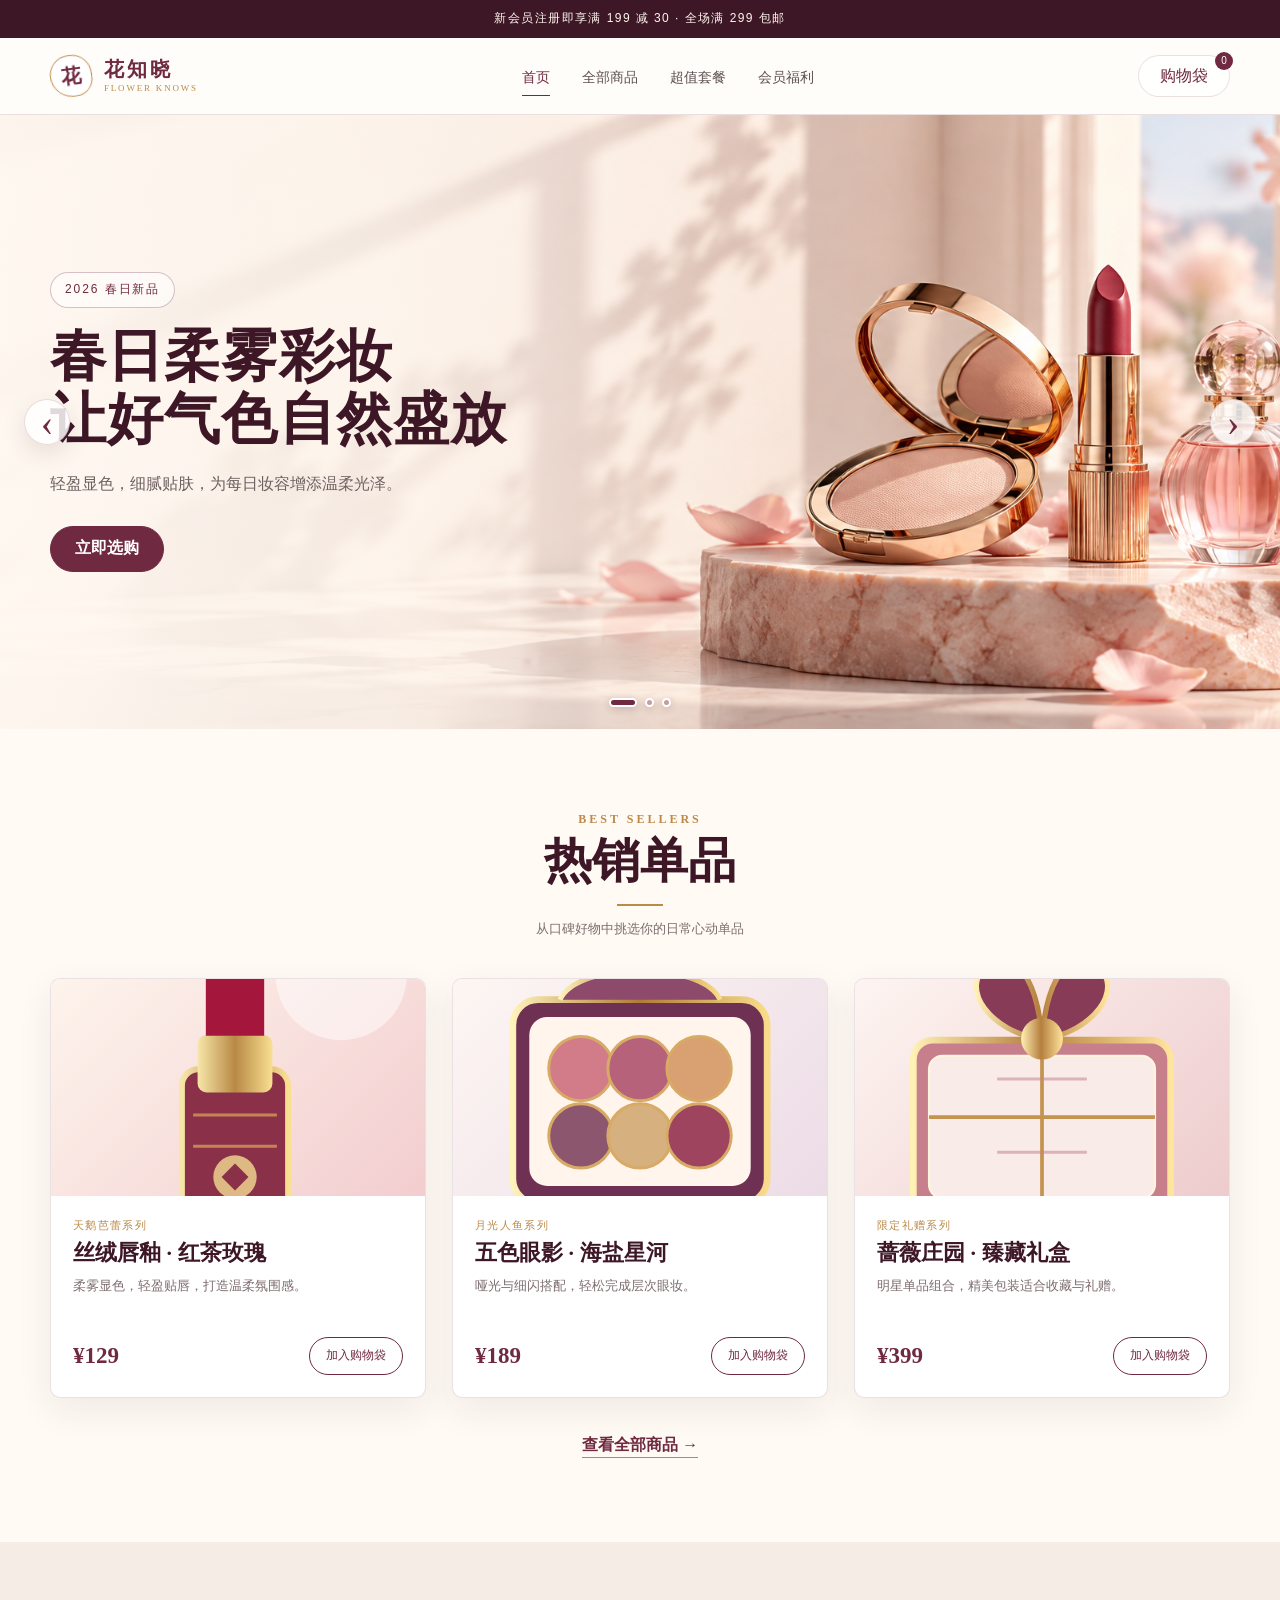
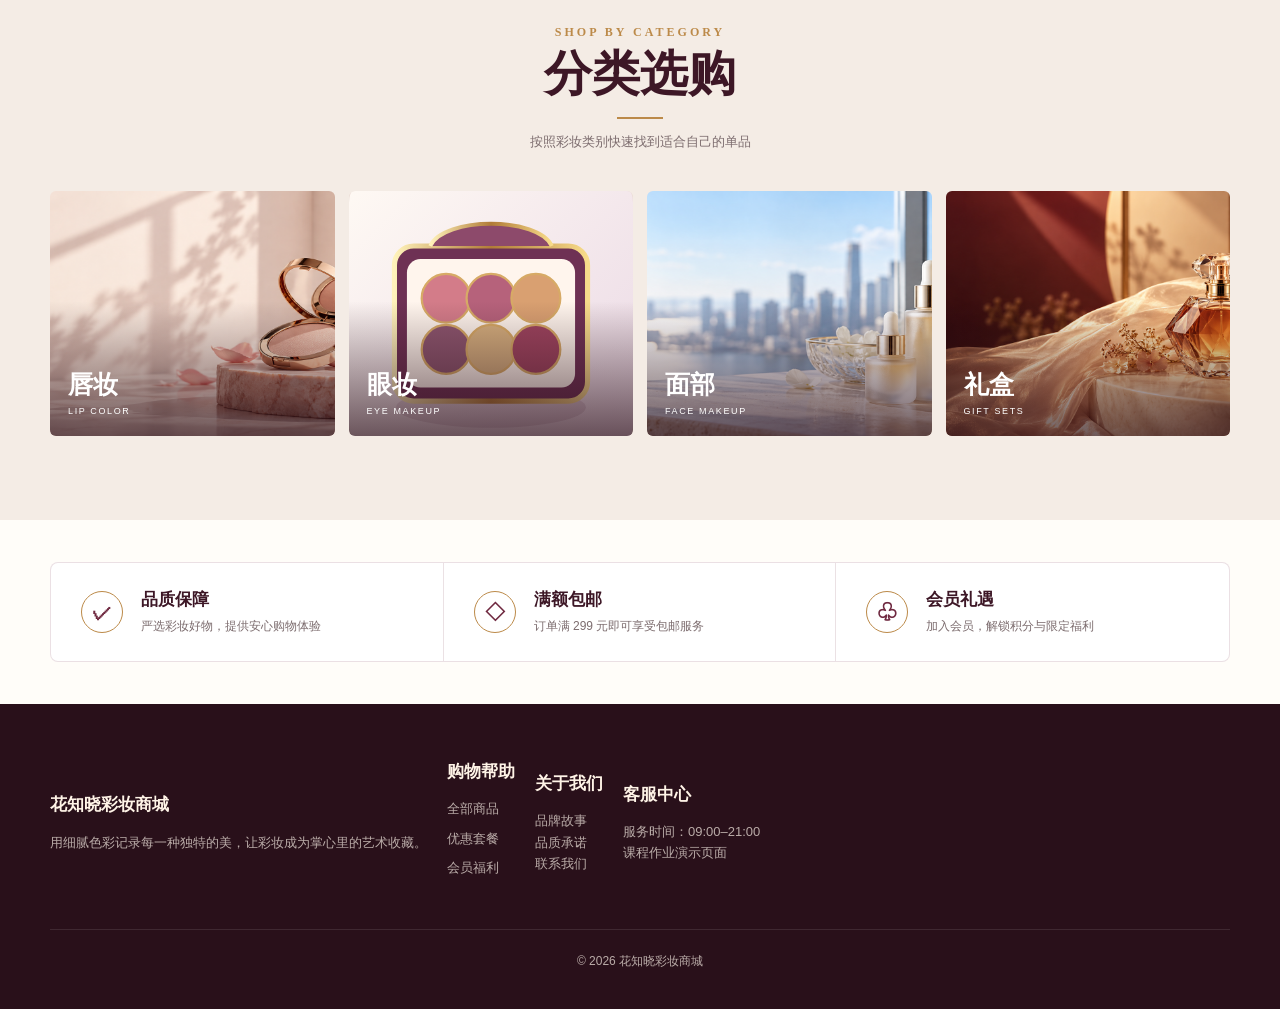
==== index.html @ f34ded9c "Add files via upload" ====
<!doctype html>
<html lang="zh-CN">
  <head>
    <!-- 页面基础设置：字符编码和移动端自适应 -->
    <meta charset="UTF-8" />
    <meta name="viewport" content="width=device-width, initial-scale=1.0" />
    <!-- 页面简介：方便浏览器和搜索引擎了解网站内容 -->
    <meta name="description" content="花知晓彩妆商城课程作业展示页" />
    <title>花知晓彩妆商城｜首页</title>
    <!-- 引入全站公共样式文件 -->
    <link rel="stylesheet" href="css/style.css" />
  </head>

  <body class="home-store" data-page="home">
    <!-- 顶部公告条：用于显示商城活动信息 -->
    <div class="announcement">新会员注册即享满 199 减 30 · 全场满 299 包邮</div>

    <!-- 顶部导航：四个页面均使用相对路径，可直接双击运行 -->
    <header class="site-header">
      <div class="nav-shell">
        <!-- 左侧品牌标志：点击返回首页 -->
        <a class="brand" href="index.html" aria-label="返回首页">
          <span class="brand-mark">花</span>
          <span class="brand-copy">
            <strong>花知晓</strong>
            <small>FLOWER KNOWS</small>
          </span>
        </a>

        <!-- 移动端菜单开关：由 JavaScript 控制展开和收起 -->
        <button
          class="menu-toggle"
          type="button"
          aria-label="展开导航"
          aria-expanded="false"
        >
          ☰
        </button>

        <!-- 中间主导航：active 表示当前所在页面 -->
        <nav class="main-nav" aria-label="主要导航">
          <a class="active" href="index.html">首页</a>
          <a href="products.html">全部商品</a>
          <a href="packages.html">超值套餐</a>
          <a href="member.html">会员福利</a>
        </nav>

        <!-- 购物袋按钮：数量由 JavaScript 和本地存储同步 -->
        <button class="cart-button" type="button" data-cart-open>
          购物袋 <span class="cart-count" data-cart-count>0</span>
        </button>
      </div>
    </header>

    <!-- 页面主体内容开始 -->
    <main>
      <!-- 商城轮播图：支持自动播放、左右按钮和圆点切换 -->
      <section class="store-carousel" data-carousel aria-label="首页活动轮播图">
        <!-- 轮播内容容器 -->
        <div class="carousel-track">
          <!-- 第 1 张：春日彩妆系列 -->
          <article class="commerce-slide active" data-carousel-slide>
            <!-- 轮播背景图片：使用本地生成的商品摄影图 -->
            <img src="images/banner-rose.png" alt="春日彩妆新品组合" />
            <!-- 渐变遮罩：保证左侧文字在图片上清晰可读 -->
            <div class="carousel-shade"></div>
            <!-- 轮播文字内容 -->
            <div class="carousel-copy container">
              <p class="carousel-kicker">2026 春日新品</p>
              <h1>春日柔雾彩妆<br />让好气色自然盛放</h1>
              <p>轻盈显色，细腻贴肤，为每日妆容增添温柔光泽。</p>
              <a class="btn" href="products.html">立即选购</a>
            </div>
          </article>

          <!-- 第 2 张：清透护肤系列 -->
          <article class="commerce-slide" data-carousel-slide>
            <img src="images/banner-skincare.png" alt="清透护肤产品组合" />
            <div class="carousel-shade"></div>
            <div class="carousel-copy container">
              <p class="carousel-kicker">城市轻护系列</p>
              <h2>轻透水感防护<br />开启清爽好状态</h2>
              <p>清爽肤感与细腻光泽，让通勤妆容更加轻松自然。</p>
              <a class="btn" href="products.html?category=face">查看面部好物</a>
            </div>
          </article>

          <!-- 第 3 张：节日礼赠系列，深色背景使用浅色文字 -->
          <article class="commerce-slide dark-copy" data-carousel-slide>
            <img src="images/banner-gift.png" alt="香水与彩妆节日礼盒" />
            <div class="carousel-shade"></div>
            <div class="carousel-copy container">
              <p class="carousel-kicker">限定礼赠系列</p>
              <h2>珍藏浪漫心意<br />为重要的人认真挑选</h2>
              <p>限定彩妆与精美礼盒组合，让每一次打开都充满仪式感。</p>
              <a class="btn btn-light" href="packages.html">探索限定礼盒</a>
            </div>
          </article>
        </div>

        <!-- 轮播上一张按钮 -->
        <button
          class="carousel-arrow carousel-prev"
          type="button"
          data-carousel-prev
          aria-label="上一张轮播图"
        >
          ‹
        </button>
        <!-- 轮播下一张按钮 -->
        <button
          class="carousel-arrow carousel-next"
          type="button"
          data-carousel-next
          aria-label="下一张轮播图"
        >
          ›
        </button>

        <!-- 轮播圆点：data-carousel-dot 对应每张轮播图序号 -->
        <div class="carousel-pagination" aria-label="选择轮播图">
          <button
            class="active"
            type="button"
            data-carousel-dot="0"
            aria-label="第 1 张"
          ></button>
          <button
            type="button"
            data-carousel-dot="1"
            aria-label="第 2 张"
          ></button>
          <button
            type="button"
            data-carousel-dot="2"
            aria-label="第 3 张"
          ></button>
        </div>
      </section>

      <!-- 热销单品区域 -->
      <section class="store-section hot-section">
        <div class="container">
          <!-- 区域标题和说明 -->
          <div class="store-heading reveal">
            <p class="eyebrow">BEST SELLERS</p>
            <h2>热销单品</h2>
            <span></span>
            <p>从口碑好物中挑选你的日常心动单品</p>
          </div>

          <!-- 三列热销商品卡片 -->
          <div class="store-product-grid">
            <!-- 热销商品 1：丝绒唇釉 -->
            <article
              class="store-product-card reveal"
              data-item
              data-modal-title="天鹅芭蕾丝绒唇釉"
              data-modal-price="¥129"
              data-modal-image="images/lipstick.svg"
              data-modal-text="轻盈柔雾质地，呈现温柔又有层次的玫瑰茶色。"
              data-modal-list="柔雾哑光妆效|轻盈贴唇配方|精致芭蕾浮雕外壳"
            >
              <!-- 点击商品图片可以打开详情弹窗 -->
              <button class="store-product-image" type="button" data-modal-open>
                <img src="images/lipstick.svg" alt="天鹅芭蕾丝绒唇釉" />
              </button>
              <!-- 商品名称、简介、价格和加入购物袋按钮 -->
              <div class="store-product-info">
                <p>天鹅芭蕾系列</p>
                <h3>丝绒唇釉 · 红茶玫瑰</h3>
                <small>柔雾显色，轻盈贴唇，打造温柔氛围感。</small>
                <div>
                  <strong>¥129</strong
                  ><button type="button" data-add-cart data-name="丝绒唇釉">
                    加入购物袋
                  </button>
                </div>
              </div>
            </article>

            <!-- 热销商品 2：五色眼影 -->
            <article
              class="store-product-card reveal"
              data-item
              data-modal-title="月光人鱼五色眼影"
              data-modal-price="¥189"
              data-modal-image="images/palette.svg"
              data-modal-text="细闪、珠光与哑光组合，一盘完成通勤与约会眼妆。"
              data-modal-list="五种实用配色|细腻易晕染|贝壳珠宝盒设计"
            >
              <button class="store-product-image" type="button" data-modal-open>
                <img src="images/palette.svg" alt="月光人鱼五色眼影" />
              </button>
              <div class="store-product-info">
                <p>月光人鱼系列</p>
                <h3>五色眼影 · 海盐星河</h3>
                <small>哑光与细闪搭配，轻松完成层次眼妆。</small>
                <div>
                  <strong>¥189</strong
                  ><button type="button" data-add-cart data-name="五色眼影">
                    加入购物袋
                  </button>
                </div>
              </div>
            </article>

            <!-- 热销商品 3：限定礼盒 -->
            <article
              class="store-product-card reveal"
              data-item
              data-modal-title="蔷薇庄园限定礼盒"
              data-modal-price="¥399"
              data-modal-image="images/giftset.svg"
              data-modal-text="将唇妆、眼妆与腮红收入一只复古花园礼盒。"
              data-modal-list="三件明星彩妆|限定收藏包装|附赠礼物手提袋"
            >
              <button class="store-product-image" type="button" data-modal-open>
                <img src="images/giftset.svg" alt="蔷薇庄园限定礼盒" />
              </button>
              <div class="store-product-info">
                <p>限定礼赠系列</p>
                <h3>蔷薇庄园 · 臻藏礼盒</h3>
                <small>明星单品组合，精美包装适合收藏与礼赠。</small>
                <div>
                  <strong>¥399</strong
                  ><button type="button" data-add-cart data-name="蔷薇庄园礼盒">
                    加入购物袋
                  </button>
                </div>
              </div>
            </article>
          </div>

          <!-- 查看全部商品入口 -->
          <div class="store-more">
            <a class="text-link" href="products.html">查看全部商品 →</a>
          </div>
        </div>
      </section>

      <!-- 分类选购区域 -->
      <section class="store-section category-shopping">
        <div class="container">
          <!-- 分类区域标题 -->
          <div class="store-heading reveal">
            <p class="eyebrow">SHOP BY CATEGORY</p>
            <h2>分类选购</h2>
            <span></span>
            <p>按照彩妆类别快速找到适合自己的单品</p>
          </div>

          <!-- 四个分类图片入口 -->
          <div class="category-card-grid">
            <!-- 唇妆分类 -->
            <a
              class="category-visual-card reveal"
              href="products.html?category=lip"
              ><img src="images/banner-rose.png" alt="唇妆分类" /><span
                ><strong>唇妆</strong><small>LIP COLOR</small></span
              ></a
            >
            <!-- 眼妆分类 -->
            <a
              class="category-visual-card reveal"
              href="products.html?category=eye"
              ><img src="images/palette.svg" alt="眼妆分类" /><span
                ><strong>眼妆</strong><small>EYE MAKEUP</small></span
              ></a
            >
            <!-- 面部彩妆分类 -->
            <a
              class="category-visual-card reveal"
              href="products.html?category=face"
              ><img src="images/banner-skincare.png" alt="面部彩妆分类" /><span
                ><strong>面部</strong><small>FACE MAKEUP</small></span
              ></a
            >
            <!-- 礼盒分类 -->
            <a class="category-visual-card reveal" href="packages.html"
              ><img src="images/banner-gift.png" alt="限定礼盒分类" /><span
                ><strong>礼盒</strong><small>GIFT SETS</small></span
              ></a
            >
          </div>
        </div>
      </section>

      <!-- 商城服务保障区域 -->
      <section class="service-section">
        <div class="container service-grid">
          <!-- 服务保障 1 -->
          <div class="service-item reveal">
            <span>✓</span>
            <div>
              <strong>品质保障</strong>
              <p>严选彩妆好物，提供安心购物体验</p>
            </div>
          </div>
          <!-- 服务保障 2 -->
          <div class="service-item reveal">
            <span>◇</span>
            <div>
              <strong>满额包邮</strong>
              <p>订单满 299 元即可享受包邮服务</p>
            </div>
          </div>
          <!-- 服务保障 3 -->
          <div class="service-item reveal">
            <span>♧</span>
            <div>
              <strong>会员礼遇</strong>
              <p>加入会员，解锁积分与限定福利</p>
            </div>
          </div>
        </div>
      </section>
    </main>

    <!-- 深色商城页脚 -->
    <footer class="site-footer store-footer">
      <div class="container footer-grid">
        <!-- 页脚品牌简介 -->
        <div>
          <h3>花知晓彩妆商城</h3>
          <p>用细腻色彩记录每一种独特的美，让彩妆成为掌心里的艺术收藏。</p>
        </div>
        <!-- 页脚购物帮助 -->
        <div>
          <h3>购物帮助</h3>
          <a href="products.html">全部商品</a
          ><a href="packages.html">优惠套餐</a
          ><a href="member.html">会员福利</a>
        </div>
        <!-- 页脚品牌信息 -->
        <div>
          <h3>关于我们</h3>
          <p>品牌故事</p>
          <p>品质承诺</p>
          <p>联系我们</p>
        </div>
        <!-- 页脚客服信息 -->
        <div>
          <h3>客服中心</h3>
          <p>服务时间：09:00–21:00</p>
          <p>课程作业演示页面</p>
        </div>
      </div>
      <!-- 版权说明 -->
      <p class="copyright">© 2026 花知晓彩妆商城</p>
    </footer>

    <!-- 通用商品详情弹窗 -->
    <div class="modal" id="detailModal" aria-hidden="true">
      <!-- 点击半透明遮罩可关闭弹窗 -->
      <div class="modal-backdrop" data-modal-close></div>
      <!-- 弹窗主面板：内容由商品卡片的 data 属性动态填入 -->
      <section
        class="modal-panel"
        role="dialog"
        aria-modal="true"
        aria-labelledby="modalTitle"
      >
        <!-- 弹窗关闭按钮 -->
        <button
          class="modal-close"
          type="button"
          data-modal-close
          aria-label="关闭弹窗"
        >
          ×
        </button>
        <!-- 弹窗商品图片 -->
        <div class="modal-media">
          <img id="modalImage" src="images/giftset.svg" alt="商品图片" />
        </div>
        <!-- 弹窗商品文字和购买按钮 -->
        <div class="modal-content">
          <p class="eyebrow">PRODUCT DETAIL</p>
          <h2 id="modalTitle">商品名称</h2>
          <p id="modalText"></p>
          <ul id="modalList"></ul>
          <strong class="modal-price" id="modalPrice"></strong
          ><button class="btn" type="button" data-modal-add>加入购物袋</button>
        </div>
      </section>
    </div>

    <!-- 操作提示条：加入购物袋后由 JavaScript 显示 -->
    <div class="toast" role="status" aria-live="polite"></div>
    <!-- 页面脚本放在 body 底部，避免阻塞内容加载 -->
    <script src="js/main.js"></script>
  </body>
</html>
---- css/style.css ----
/* =========================================================
   花知晓彩妆商城 - 全站样式
   结构：变量 / 基础样式 / 公共组件 / 页面模块 / 响应式
   ========================================================= */

:root {
  --wine: #6f2940;
  --wine-dark: #3d1726;
  --rose: #c77e8b;
  --rose-soft: #f4dfe1;
  --cream: #fffaf4;
  --ivory: #f8f0e7;
  --gold: #bc8a49;
  --gold-light: #ead4a1;
  --ink: #352a2c;
  --muted: #7c6c6e;
  --line: rgba(111, 41, 64, 0.14);
  --shadow: 0 22px 60px rgba(78, 34, 47, 0.12);
  --serif: Georgia, "Times New Roman", "Songti SC", "SimSun", serif;
  --body: "Microsoft YaHei", "PingFang SC", sans-serif;
}

* {
  box-sizing: border-box;
}

html {
  scroll-behavior: smooth;
}

body {
  margin: 0;
  color: var(--ink);
  background:
    radial-gradient(
      circle at 12% 8%,
      rgba(234, 212, 161, 0.18),
      transparent 25rem
    ),
    var(--cream);
  font-family: var(--body);
  line-height: 1.65;
}

body.modal-open {
  overflow: hidden;
}

a {
  color: inherit;
  text-decoration: none;
}

button,
input {
  font: inherit;
}

button {
  cursor: pointer;
}

img {
  max-width: 100%;
  display: block;
}

.container {
  width: min(1180px, calc(100% - 40px));
  margin-inline: auto;
}

.eyebrow {
  margin: 0 0 10px;
  color: var(--gold);
  font: 700 12px/1 var(--serif);
  letter-spacing: 0.25em;
  text-transform: uppercase;
}

.section-title {
  margin: 0;
  color: var(--wine-dark);
  font: 500 clamp(32px, 4vw, 52px) / 1.16 var(--serif);
}

.section-copy {
  max-width: 620px;
  margin: 16px 0 0;
  color: var(--muted);
}

.section-head {
  display: flex;
  align-items: end;
  justify-content: space-between;
  gap: 30px;
  margin-bottom: 34px;
}

.text-link {
  color: var(--wine);
  font-weight: 700;
  border-bottom: 1px solid var(--gold);
  padding-bottom: 4px;
}

/* 顶部导航：四个页面共用 */
.announcement {
  padding: 9px 20px;
  color: #fff8ef;
  background: var(--wine-dark);
  font-size: 12px;
  text-align: center;
  letter-spacing: 0.12em;
}

.site-header {
  position: sticky;
  z-index: 20;
  top: 0;
  border-bottom: 1px solid var(--line);
  background: rgba(255, 250, 244, 0.9);
  backdrop-filter: blur(16px);
}

.nav-shell {
  min-height: 76px;
  display: grid;
  grid-template-columns: auto 1fr auto;
  align-items: center;
  gap: 34px;
}

.brand {
  display: inline-flex;
  align-items: center;
  gap: 12px;
  color: var(--wine);
}

.brand-mark {
  width: 42px;
  height: 42px;
  display: grid;
  place-items: center;
  border: 1px solid var(--gold);
  border-radius: 50% 50% 44% 56%;
  background: #fff;
  font: 700 20px/1 var(--serif);
  transform: rotate(-8deg);
}

.brand-text strong,
.brand-text small {
  display: block;
}

.brand-text strong {
  font: 600 20px/1.1 var(--serif);
  letter-spacing: 0.16em;
}

.brand-text small {
  margin-top: 4px;
  color: var(--gold);
  font: 9px/1 var(--serif);
  letter-spacing: 0.2em;
}

.main-nav {
  display: flex;
  justify-content: center;
  gap: 32px;
}

.main-nav a {
  position: relative;
  padding: 27px 0 24px;
  color: #5f5053;
  font-size: 14px;
}

.main-nav a::after {
  content: "";
  position: absolute;
  right: 50%;
  bottom: 17px;
  left: 50%;
  height: 1px;
  background: var(--wine);
  transition: 0.25s ease;
}

.main-nav a:hover,
.main-nav a.active {
  color: var(--wine);
}

.main-nav a:hover::after,
.main-nav a.active::after {
  right: 0;
  left: 0;
}

.nav-actions {
  display: flex;
  align-items: center;
  gap: 10px;
}

.icon-button,
.menu-button {
  min-width: 42px;
  height: 42px;
  border: 1px solid var(--line);
  border-radius: 50%;
  color: var(--wine);
  background: rgba(255, 255, 255, 0.72);
}

.cart-button {
  position: relative;
}

.cart-count {
  position: absolute;
  top: -4px;
  right: -4px;
  min-width: 18px;
  height: 18px;
  padding: 0 4px;
  display: grid;
  place-items: center;
  border-radius: 999px;
  color: #fff;
  background: var(--wine);
  font-size: 10px;
}

.menu-button {
  display: none;
  font-size: 20px;
}

/* 按钮 */
.btn {
  min-height: 46px;
  padding: 0 24px;
  display: inline-flex;
  align-items: center;
  justify-content: center;
  gap: 9px;
  border: 1px solid var(--wine);
  border-radius: 999px;
  color: #fff;
  background: var(--wine);
  font-weight: 700;
  transition:
    transform 0.2s ease,
    box-shadow 0.2s ease,
    background 0.2s ease;
}

.btn:hover {
  transform: translateY(-2px);
  box-shadow: 0 12px 24px rgba(111, 41, 64, 0.18);
}

.btn-outline {
  color: var(--wine);
  background: transparent;
}

.btn-light {
  border-color: #fff;
  color: var(--wine);
  background: #fff;
}

/* 首页首屏 */
.hero {
  position: relative;
  min-height: 690px;
  overflow: hidden;
}

.hero::before,
.hero::after {
  content: "";
  position: absolute;
  border: 1px solid rgba(188, 138, 73, 0.2);
  border-radius: 50%;
}

.hero::before {
  width: 440px;
  height: 440px;
  top: -230px;
  left: -140px;
}

.hero::after {
  width: 260px;
  height: 260px;
  right: -80px;
  bottom: -110px;
}

.hero-grid {
  min-height: 690px;
  display: grid;
  grid-template-columns: 0.95fr 1.05fr;
  align-items: center;
  gap: 62px;
}

.hero-copy {
  position: relative;
  z-index: 2;
  padding: 70px 0;
}

.hero-copy h1 {
  max-width: 620px;
  margin: 0;
  color: var(--wine-dark);
  font: 500 clamp(52px, 6vw, 84px) / 1.02 var(--serif);
  letter-spacing: -0.04em;
}

.hero-copy h1 em {
  color: var(--rose);
  font-style: italic;
}

.hero-copy p {
  max-width: 520px;
  margin: 24px 0 30px;
  color: var(--muted);
  font-size: 17px;
}

.hero-actions {
  display: flex;
  flex-wrap: wrap;
  gap: 12px;
}

.hero-visual {
  position: relative;
  padding: 52px 0;
}

.hero-visual img {
  width: 100%;
  border-radius: 42px;
  box-shadow: var(--shadow);
}

.floating-note {
  position: absolute;
  right: -18px;
  bottom: 82px;
  width: 176px;
  padding: 18px;
  border: 1px solid rgba(188, 138, 73, 0.36);
  border-radius: 18px;
  background: rgba(255, 250, 244, 0.92);
  box-shadow: 0 14px 35px rgba(77, 37, 46, 0.12);
}

.floating-note strong,
.floating-note span {
  display: block;
}

.floating-note strong {
  color: var(--wine);
  font: 600 18px/1.2 var(--serif);
}

.floating-note span {
  margin-top: 6px;
  color: var(--muted);
  font-size: 12px;
}

.hero-dots {
  margin-top: 24px;
  display: flex;
  gap: 8px;
}

.hero-dot {
  width: 26px;
  height: 5px;
  padding: 0;
  border: 0;
  border-radius: 10px;
  background: #dac9c3;
}

.hero-dot.active {
  background: var(--wine);
}

/* 分类和商品卡片 */
.category-strip {
  padding: 22px 0;
  border-block: 1px solid var(--line);
  background: #fffdf9;
}

.category-row {
  display: grid;
  grid-template-columns: repeat(4, 1fr);
}

.category-item {
  padding: 14px 24px;
  display: flex;
  align-items: center;
  justify-content: center;
  gap: 12px;
  border-right: 1px solid var(--line);
  color: var(--wine);
  font-size: 14px;
}

.category-item:last-child {
  border-right: 0;
}

.category-item b {
  font: 500 24px/1 var(--serif);
}

.product-section,
.story-section,
.package-section,
.benefit-section {
  padding: 96px 0;
}

.product-grid {
  display: grid;
  grid-template-columns: repeat(4, 1fr);
  gap: 22px;
}

.product-card {
  position: relative;
  overflow: hidden;
  border: 1px solid var(--line);
  border-radius: 24px;
  background: rgba(255, 255, 255, 0.76);
  transition:
    transform 0.25s ease,
    box-shadow 0.25s ease;
}

.product-card:hover {
  transform: translateY(-6px);
  box-shadow: var(--shadow);
}

.product-image-button {
  width: 100%;
  padding: 0;
  display: block;
  overflow: hidden;
  border: 0;
  background: transparent;
}

.product-image-button img {
  width: 100%;
  aspect-ratio: 1;
  object-fit: cover;
  transition: transform 0.45s ease;
}

.product-card:hover .product-image-button img {
  transform: scale(1.035);
}

.product-badge {
  position: absolute;
  z-index: 2;
  top: 14px;
  left: 14px;
  padding: 5px 10px;
  border-radius: 999px;
  color: #fff;
  background: var(--wine);
  font-size: 11px;
}

.product-info {
  padding: 18px 18px 20px;
}

.product-category {
  margin: 0 0 5px;
  color: var(--gold);
  font-size: 11px;
  letter-spacing: 0.16em;
}

.product-info h3 {
  margin: 0;
  color: var(--wine-dark);
  font: 600 20px/1.3 var(--serif);
}

.product-meta {
  margin-top: 14px;
  display: flex;
  align-items: center;
  justify-content: space-between;
  gap: 12px;
}

.price {
  color: var(--wine);
  font: 700 19px/1 var(--serif);
}

.mini-add {
  width: 36px;
  height: 36px;
  border: 1px solid var(--wine);
  border-radius: 50%;
  color: var(--wine);
  background: transparent;
  font-size: 20px;
}

.mini-add:hover {
  color: #fff;
  background: var(--wine);
}

/* 品牌故事 */
.story-section {
  overflow: hidden;
  background: var(--wine-dark);
  color: #fff6ec;
}

.story-grid {
  display: grid;
  grid-template-columns: 1fr 1fr;
  align-items: center;
  gap: 74px;
}

.story-art {
  min-height: 430px;
  position: relative;
  display: grid;
  place-items: center;
  border: 1px solid rgba(234, 212, 161, 0.28);
  border-radius: 50% 50% 45% 55%;
  background:
    radial-gradient(
      circle at center,
      rgba(213, 141, 154, 0.44),
      transparent 43%
    ),
    repeating-radial-gradient(
      circle,
      transparent 0 34px,
      rgba(255, 255, 255, 0.05) 35px 36px
    );
}

.story-art::before {
  content: "✦";
  color: var(--gold-light);
  font-size: 160px;
  transform: rotate(18deg);
}

.story-copy h2 {
  margin: 0;
  color: #fff5e7;
  font: 500 clamp(38px, 4vw, 58px) / 1.12 var(--serif);
}

.story-copy p {
  color: rgba(255, 246, 236, 0.72);
}

.story-stats {
  margin-top: 34px;
  display: grid;
  grid-template-columns: repeat(3, 1fr);
  gap: 14px;
}

.story-stat {
  padding: 18px;
  border-top: 1px solid rgba(234, 212, 161, 0.4);
}

.story-stat strong,
.story-stat span {
  display: block;
}

.story-stat strong {
  color: var(--gold-light);
  font: 600 26px/1 var(--serif);
}

.story-stat span {
  margin-top: 7px;
  color: rgba(255, 246, 236, 0.68);
  font-size: 12px;
}

/* 内页通用标题 */
.page-hero {
  padding: 86px 0 66px;
  text-align: center;
  border-bottom: 1px solid var(--line);
  background:
    radial-gradient(
      circle at 50% 10%,
      rgba(199, 126, 139, 0.2),
      transparent 26rem
    ),
    linear-gradient(180deg, #fffaf4, #fbf0ec);
}

.page-hero h1 {
  margin: 0;
  color: var(--wine-dark);
  font: 500 clamp(46px, 6vw, 72px) / 1.08 var(--serif);
}

.page-hero p:last-child {
  max-width: 620px;
  margin: 16px auto 0;
  color: var(--muted);
}

/* 全部商品页：筛选和搜索 */
.catalog-toolbar {
  margin-bottom: 32px;
  display: flex;
  align-items: center;
  justify-content: space-between;
  gap: 20px;
}

.filter-group {
  display: flex;
  flex-wrap: wrap;
  gap: 8px;
}

.filter-button {
  padding: 9px 16px;
  border: 1px solid var(--line);
  border-radius: 999px;
  color: var(--muted);
  background: #fff;
}

.filter-button.active,
.filter-button:hover {
  border-color: var(--wine);
  color: #fff;
  background: var(--wine);
}

.search-box {
  min-width: 260px;
  position: relative;
}

.search-box input {
  width: 100%;
  height: 44px;
  padding: 0 42px 0 16px;
  border: 1px solid var(--line);
  border-radius: 999px;
  outline: 0;
  color: var(--ink);
  background: #fff;
}

.search-box input:focus {
  border-color: var(--gold);
  box-shadow: 0 0 0 4px rgba(188, 138, 73, 0.1);
}

.search-box span {
  position: absolute;
  top: 10px;
  right: 15px;
}

.empty-state {
  display: none;
  padding: 54px 20px;
  text-align: center;
  color: var(--muted);
}

/* 套餐页 */
.package-grid {
  display: grid;
  grid-template-columns: repeat(3, 1fr);
  gap: 24px;
}

.package-card {
  position: relative;
  min-height: 560px;
  overflow: hidden;
  display: flex;
  flex-direction: column;
  border: 1px solid var(--line);
  border-radius: 30px;
  background: #fff;
  box-shadow: 0 18px 45px rgba(64, 27, 39, 0.08);
}

.package-card.featured {
  transform: translateY(-16px);
  border-color: rgba(188, 138, 73, 0.58);
}

.package-card img {
  width: 100%;
  aspect-ratio: 1.4;
  object-fit: cover;
}

.package-content {
  padding: 26px;
  display: flex;
  flex: 1;
  flex-direction: column;
}

.package-content h2 {
  margin: 0;
  color: var(--wine-dark);
  font: 600 28px/1.2 var(--serif);
}

.package-list {
  margin: 20px 0 26px;
  padding: 0;
  list-style: none;
  color: var(--muted);
}

.package-list li {
  padding: 8px 0;
  border-bottom: 1px dashed var(--line);
}

.package-price {
  margin-top: auto;
  display: flex;
  align-items: end;
  justify-content: space-between;
  gap: 10px;
}

.package-price strong {
  color: var(--wine);
  font: 700 30px/1 var(--serif);
}

.package-price del {
  color: #a99c9d;
  font-size: 13px;
}

.package-card .btn {
  width: 100%;
  margin-top: 20px;
}

/* 会员页 */
.member-banner {
  padding: 96px 0;
  background: linear-gradient(135deg, var(--wine-dark), #8a3d50 62%, #b36b73);
  color: #fff;
}

.member-grid {
  display: grid;
  grid-template-columns: 1fr 0.9fr;
  align-items: center;
  gap: 72px;
}

.member-copy h1 {
  margin: 0;
  color: #fff5e9;
  font: 500 clamp(48px, 6vw, 76px) / 1.05 var(--serif);
}

.member-copy p {
  max-width: 580px;
  color: rgba(255, 247, 237, 0.76);
}

.member-card-art img {
  width: min(100%, 470px);
  margin-inline: auto;
  filter: drop-shadow(0 24px 36px rgba(25, 6, 13, 0.35));
}

.benefit-grid {
  display: grid;
  grid-template-columns: repeat(4, 1fr);
  gap: 20px;
}

.benefit-card {
  min-height: 260px;
  padding: 28px;
  border: 1px solid var(--line);
  border-radius: 24px;
  background: #fff;
  text-align: left;
  transition: 0.25s ease;
}

.benefit-card:hover {
  transform: translateY(-5px);
  border-color: var(--gold-light);
  box-shadow: var(--shadow);
}

.benefit-number {
  color: var(--gold);
  font: italic 38px/1 var(--serif);
}

.benefit-card h3 {
  margin: 32px 0 10px;
  color: var(--wine-dark);
  font: 600 23px/1.2 var(--serif);
}

.benefit-card p {
  margin: 0;
  color: var(--muted);
  font-size: 14px;
}

.level-table {
  width: 100%;
  border-collapse: collapse;
  overflow: hidden;
  border-radius: 20px;
  background: #fff;
  box-shadow: 0 16px 38px rgba(60, 24, 35, 0.08);
}

.level-table th,
.level-table td {
  padding: 18px 20px;
  border-bottom: 1px solid var(--line);
  text-align: left;
}

.level-table th {
  color: var(--wine);
  background: #f7e7e6;
}

/* 弹窗：商品、套餐、会员福利共用 */
.modal {
  position: fixed;
  z-index: 100;
  inset: 0;
  display: none;
  align-items: center;
  justify-content: center;
  padding: 24px;
  background: rgba(33, 12, 21, 0.64);
  backdrop-filter: blur(8px);
}

.modal.open {
  display: flex;
}

.modal-panel {
  width: min(780px, 100%);
  max-height: min(700px, calc(100vh - 48px));
  position: relative;
  overflow: auto;
  display: grid;
  grid-template-columns: 0.9fr 1.1fr;
  border: 1px solid rgba(234, 212, 161, 0.5);
  border-radius: 28px;
  background: var(--cream);
  box-shadow: 0 35px 90px rgba(18, 4, 9, 0.4);
}

.modal-media {
  min-height: 420px;
  background: var(--rose-soft);
}

.modal-media img {
  width: 100%;
  height: 100%;
  object-fit: cover;
}

.modal-content {
  padding: 50px 42px 38px;
}

.modal-content h2 {
  margin: 0;
  color: var(--wine-dark);
  font: 600 34px/1.15 var(--serif);
}

.modal-content p {
  color: var(--muted);
}

.modal-list {
  margin: 20px 0;
  padding-left: 20px;
  color: var(--muted);
}

.modal-close {
  width: 38px;
  height: 38px;
  position: absolute;
  z-index: 2;
  top: 14px;
  right: 14px;
  border: 1px solid var(--line);
  border-radius: 50%;
  color: var(--wine);
  background: rgba(255, 255, 255, 0.86);
  font-size: 22px;
}

.toast {
  position: fixed;
  z-index: 120;
  right: 24px;
  bottom: 24px;
  padding: 13px 18px;
  border-radius: 999px;
  color: #fff;
  background: var(--wine-dark);
  box-shadow: 0 14px 32px rgba(46, 14, 26, 0.28);
  opacity: 0;
  transform: translateY(14px);
  pointer-events: none;
  transition: 0.25s ease;
}

.toast.show {
  opacity: 1;
  transform: translateY(0);
}

/* 页脚 */
.site-footer {
  padding: 58px 0 26px;
  color: rgba(255, 246, 236, 0.68);
  background: #29101a;
}

.footer-grid {
  display: grid;
  grid-template-columns: 1.4fr repeat(3, 1fr);
  gap: 50px;
}

.footer-grid h3 {
  margin: 0 0 16px;
  color: #fff4e7;
  font: 600 17px/1.2 var(--serif);
}

.footer-grid p,
.footer-grid a {
  display: block;
  margin: 8px 0;
  font-size: 13px;
}

.copyright {
  margin-top: 42px;
  padding-top: 22px;
  border-top: 1px solid rgba(255, 255, 255, 0.1);
  font-size: 12px;
  text-align: center;
}

/* 首次加载动画 */
.reveal {
  opacity: 1;
  transform: none;
  transition:
    opacity 0.65s ease,
    transform 0.65s ease;
}

.reveal.visible {
  opacity: 1;
  transform: none;
}

@media (max-width: 980px) {
  .nav-shell {
    grid-template-columns: auto auto;
    justify-content: space-between;
  }

  .main-nav {
    position: absolute;
    top: 100%;
    right: 20px;
    left: 20px;
    display: none;
    flex-direction: column;
    gap: 0;
    border: 1px solid var(--line);
    border-radius: 18px;
    background: #fffaf4;
    box-shadow: var(--shadow);
  }

  .main-nav.open {
    display: flex;
  }

  .main-nav a {
    padding: 15px 20px;
    border-bottom: 1px solid var(--line);
  }

  .main-nav a:last-child {
    border-bottom: 0;
  }

  .nav-actions {
    justify-self: end;
  }

  .menu-button {
    display: inline-grid;
    place-items: center;
  }

  .hero-grid,
  .story-grid,
  .member-grid {
    grid-template-columns: 1fr;
  }

  .hero-copy {
    padding-bottom: 0;
  }

  .hero-visual {
    padding-top: 0;
  }

  .product-grid,
  .benefit-grid {
    grid-template-columns: repeat(2, 1fr);
  }

  .package-grid {
    grid-template-columns: 1fr;
  }

  .package-card,
  .package-card.featured {
    min-height: 0;
    transform: none;
  }

  .footer-grid {
    grid-template-columns: 1fr 1fr;
  }
}

@media (max-width: 640px) {
  .container {
    width: min(100% - 28px, 1180px);
  }

  .announcement {
    letter-spacing: 0.04em;
  }

  .brand-text {
    display: none;
  }

  .nav-actions .icon-button:first-child {
    display: none;
  }

  .hero,
  .hero-grid {
    min-height: 0;
  }

  .hero-copy {
    padding-top: 58px;
  }

  .hero-copy h1 {
    font-size: 49px;
  }

  .floating-note {
    right: 12px;
    bottom: 24px;
  }

  .category-row {
    grid-template-columns: repeat(2, 1fr);
  }

  .category-item:nth-child(2) {
    border-right: 0;
  }

  .section-head,
  .catalog-toolbar {
    align-items: stretch;
    flex-direction: column;
  }

  .product-section,
  .story-section,
  .package-section,
  .benefit-section {
    padding: 68px 0;
  }

  .product-grid,
  .benefit-grid {
    grid-template-columns: 1fr;
  }

  .search-box {
    min-width: 0;
  }

  .modal-panel {
    display: block;
  }

  .modal-media {
    min-height: 260px;
    height: 260px;
  }

  .modal-content {
    padding: 30px 24px;
  }

  .story-stats {
    grid-template-columns: 1fr;
  }

  .footer-grid {
    grid-template-columns: 1fr;
    gap: 24px;
  }
}

/* =========================================================
   新版商城首页：轮播图 / 热销商品 / 分类选购 / 服务保障
   仅在 body.home-store 中使用，不影响其他三个内页
   ========================================================= */

/* 首页导航采用更简洁的白色商城风格 */
.home-store .site-header {
  background: rgba(255, 253, 249, 0.96);
}

/* 首页大幅轮播区域 */
.store-carousel {
  height: clamp(500px, 48vw, 650px);
  position: relative;
  overflow: hidden;
  background: #eee3dc;
}

.carousel-track,
.commerce-slide {
  position: absolute;
  inset: 0;
}

/* 每张轮播图默认隐藏，active 状态时显示 */
.commerce-slide {
  opacity: 0;
  visibility: hidden;
  transition:
    opacity 0.7s ease,
    visibility 0.7s ease;
}

.commerce-slide.active {
  z-index: 1;
  opacity: 1;
  visibility: visible;
}

.commerce-slide > img {
  width: 100%;
  height: 100%;
  object-fit: cover;
  object-position: center;
  transform: scale(1.018);
  transition: transform 6s ease;
}

.commerce-slide.active > img {
  transform: scale(1);
}

/* 左侧渐变遮罩用于增强轮播文字对比度 */
.carousel-shade {
  position: absolute;
  inset: 0;
  background: linear-gradient(
    90deg,
    rgba(255, 249, 242, 0.94) 0%,
    rgba(255, 249, 242, 0.72) 30%,
    transparent 60%
  );
}

.dark-copy .carousel-shade {
  background: linear-gradient(
    90deg,
    rgba(44, 7, 18, 0.9) 0%,
    rgba(68, 15, 27, 0.72) 32%,
    transparent 62%
  );
}

.carousel-copy {
  height: 100%;
  position: absolute;
  z-index: 2;
  inset: 0;
  display: flex;
  flex-direction: column;
  align-items: flex-start;
  justify-content: center;
  pointer-events: none;
}

.carousel-copy > * {
  max-width: 620px;
  pointer-events: auto;
}

.carousel-kicker {
  margin: 0 0 17px;
  padding: 7px 14px;
  border: 1px solid rgba(111, 41, 64, 0.28);
  border-radius: 999px;
  color: var(--wine);
  background: rgba(255, 255, 255, 0.54);
  font-size: 12px;
  letter-spacing: 0.16em;
}

.carousel-copy h1,
.carousel-copy h2 {
  margin: 0;
  color: var(--wine-dark);
  font: 600 clamp(42px, 4.4vw, 60px) / 1.12 var(--serif);
  letter-spacing: 0.02em;
}

.carousel-copy > p:not(.carousel-kicker) {
  margin: 20px 0 28px;
  color: #6f6061;
  font-size: 16px;
}

.dark-copy .carousel-kicker {
  border-color: rgba(255, 240, 222, 0.45);
  color: #fff1df;
  background: rgba(255, 255, 255, 0.1);
}

.dark-copy .carousel-copy h2,
.dark-copy .carousel-copy > p:not(.carousel-kicker) {
  color: #fff4e8;
}

/* 轮播图左右切换按钮 */
.carousel-arrow {
  width: 46px;
  height: 46px;
  position: absolute;
  z-index: 5;
  top: 50%;
  display: grid;
  place-items: center;
  border: 1px solid rgba(111, 41, 64, 0.16);
  border-radius: 50%;
  color: var(--wine);
  background: rgba(255, 255, 255, 0.84);
  box-shadow: 0 8px 24px rgba(59, 27, 38, 0.12);
  font: 38px/1 var(--serif);
  transform: translateY(-50%);
  transition: 0.2s ease;
}

.carousel-arrow:hover {
  color: #fff;
  background: var(--wine);
}

.carousel-prev {
  left: 24px;
}
.carousel-next {
  right: 24px;
}

/* 轮播底部圆点 */
.carousel-pagination {
  position: absolute;
  z-index: 5;
  bottom: 22px;
  left: 50%;
  display: flex;
  gap: 8px;
  transform: translateX(-50%);
}

.carousel-pagination button {
  width: 9px;
  height: 9px;
  padding: 0;
  border: 2px solid #fff;
  border-radius: 50%;
  background: rgba(111, 41, 64, 0.35);
  box-shadow: 0 2px 8px rgba(40, 14, 22, 0.18);
  transition:
    width 0.25s ease,
    border-radius 0.25s ease;
}

.carousel-pagination button.active {
  width: 28px;
  border-radius: 999px;
  background: var(--wine);
}

/* 首页通用内容区 */
.store-section {
  padding: 84px 0;
}

.store-heading {
  margin-bottom: 38px;
  text-align: center;
}

.store-heading .eyebrow {
  margin-bottom: 8px;
}

.store-heading h2 {
  margin: 0;
  color: var(--wine-dark);
  font: 600 clamp(34px, 4vw, 48px) / 1.15 var(--serif);
}

.store-heading > span {
  width: 46px;
  height: 2px;
  margin: 16px auto 12px;
  display: block;
  background: var(--gold);
}

.store-heading > p:last-child {
  margin: 0;
  color: var(--muted);
  font-size: 13px;
}

/* 热销商品三列卡片 */
.store-product-grid {
  display: grid;
  grid-template-columns: repeat(3, 1fr);
  gap: 26px;
}

.store-product-card {
  overflow: hidden;
  border: 1px solid var(--line);
  border-radius: 10px;
  background: #fff;
  box-shadow: 0 12px 34px rgba(76, 41, 51, 0.08);
  transition:
    transform 0.25s ease,
    box-shadow 0.25s ease;
}

.store-product-card:hover {
  transform: translateY(-6px);
  box-shadow: 0 22px 50px rgba(76, 41, 51, 0.14);
}

.store-product-image {
  width: 100%;
  padding: 0;
  display: block;
  overflow: hidden;
  border: 0;
  background: #f6e8e7;
}

.store-product-image img {
  width: 100%;
  aspect-ratio: 1.72;
  object-fit: cover;
  transition: transform 0.4s ease;
}

.store-product-card:hover .store-product-image img {
  transform: scale(1.035);
}

.store-product-info {
  padding: 20px 22px 22px;
}

.store-product-info > p {
  margin: 0 0 5px;
  color: var(--gold);
  font-size: 11px;
  letter-spacing: 0.12em;
}

.store-product-info h3 {
  margin: 0;
  color: var(--wine-dark);
  font: 600 22px/1.25 var(--serif);
}

.store-product-info small {
  min-height: 44px;
  margin-top: 8px;
  display: block;
  color: var(--muted);
  line-height: 1.7;
}

.store-product-info > div {
  margin-top: 18px;
  display: flex;
  align-items: center;
  justify-content: space-between;
  gap: 16px;
}

.store-product-info strong {
  color: var(--wine);
  font: 700 23px/1 var(--serif);
}

.store-product-info button {
  padding: 8px 16px;
  border: 1px solid var(--wine);
  border-radius: 999px;
  color: var(--wine);
  background: transparent;
  font-size: 12px;
}

.store-product-info button:hover {
  color: #fff;
  background: var(--wine);
}

.store-more {
  margin-top: 34px;
  text-align: center;
}

/* 分类选购使用四张带图片的入口卡片 */
.category-shopping {
  background: #f4ece5;
}

.category-card-grid {
  display: grid;
  grid-template-columns: repeat(4, 1fr);
  gap: 14px;
}

.category-visual-card {
  height: 245px;
  position: relative;
  overflow: hidden;
  border-radius: 6px;
  background: #eadbd4;
}

.category-visual-card::after {
  content: "";
  position: absolute;
  inset: 0;
  background: linear-gradient(180deg, transparent 45%, rgba(42, 15, 24, 0.68));
}

.category-visual-card img {
  width: 100%;
  height: 100%;
  object-fit: cover;
  transition: transform 0.45s ease;
}

.category-visual-card:hover img {
  transform: scale(1.06);
}

.category-visual-card > span {
  position: absolute;
  z-index: 2;
  right: 18px;
  bottom: 17px;
  left: 18px;
  color: #fff;
}

.category-visual-card strong,
.category-visual-card small {
  display: block;
}

.category-visual-card strong {
  font: 600 25px/1.2 var(--serif);
}

.category-visual-card small {
  margin-top: 4px;
  font-size: 9px;
  letter-spacing: 0.18em;
}

/* 服务保障横条 */
.service-section {
  padding: 42px 0;
  background: #fffdf9;
}

.service-grid {
  display: grid;
  grid-template-columns: repeat(3, 1fr);
  border: 1px solid var(--line);
  border-radius: 8px;
  background: #fff;
}

.service-item {
  padding: 24px 30px;
  display: flex;
  align-items: center;
  gap: 18px;
  border-right: 1px solid var(--line);
}

.service-item:last-child {
  border-right: 0;
}

.service-item > span {
  width: 42px;
  height: 42px;
  flex: 0 0 42px;
  display: grid;
  place-items: center;
  border: 1px solid var(--gold);
  border-radius: 50%;
  color: var(--wine);
  font: 600 20px/1 var(--serif);
}

.service-item strong {
  color: var(--wine-dark);
  font: 600 17px/1.2 var(--serif);
}

.service-item p {
  margin: 4px 0 0;
  color: var(--muted);
  font-size: 12px;
}

/* 首页页脚沿用全站深色页脚，并增加四列信息 */
.store-footer .footer-grid {
  width: min(1180px, calc(100% - 40px));
  margin-inline: auto;
}

@media (max-width: 980px) {
  .store-carousel {
    height: 560px;
  }
  .carousel-copy {
    padding-inline: 50px;
  }
  .carousel-copy > * {
    max-width: 480px;
  }
  .store-product-grid {
    grid-template-columns: repeat(2, 1fr);
  }
  .store-product-card:last-child {
    grid-column: 1 / -1;
    width: calc(50% - 13px);
    margin-inline: auto;
  }
  .category-card-grid {
    grid-template-columns: repeat(2, 1fr);
  }
  .service-grid {
    grid-template-columns: 1fr;
  }
  .service-item {
    border-right: 0;
    border-bottom: 1px solid var(--line);
  }
  .service-item:last-child {
    border-bottom: 0;
  }
}

@media (max-width: 640px) {
  .home-store .announcement {
    font-size: 10px;
  }
  .store-carousel {
    height: 520px;
  }
  .commerce-slide > img {
    object-position: 66% center;
  }
  .carousel-shade {
    background: linear-gradient(
      90deg,
      rgba(255, 249, 242, 0.94),
      rgba(255, 249, 242, 0.74) 70%,
      rgba(255, 249, 242, 0.2)
    );
  }
  .dark-copy .carousel-shade {
    background: linear-gradient(
      90deg,
      rgba(44, 7, 18, 0.9),
      rgba(68, 15, 27, 0.72) 72%,
      rgba(68, 15, 27, 0.1)
    );
  }
  .carousel-copy {
    padding: 36px 54px 36px 28px;
    justify-content: flex-end;
  }
  .carousel-copy h1,
  .carousel-copy h2 {
    font-size: 38px;
  }
  .carousel-copy > p:not(.carousel-kicker) {
    font-size: 14px;
  }
  .carousel-arrow {
    width: 36px;
    height: 36px;
    font-size: 30px;
  }
  .carousel-prev {
    left: 10px;
  }
  .carousel-next {
    right: 10px;
  }
  .store-section {
    padding: 64px 0;
  }
  .store-product-grid {
    grid-template-columns: 1fr;
  }
  .store-product-card:last-child {
    grid-column: auto;
    width: 100%;
  }
  .category-card-grid {
    grid-template-columns: 1fr 1fr;
  }
  .category-visual-card {
    height: 190px;
  }
  .store-footer .footer-grid {
    width: calc(100% - 28px);
  }
}

/* =========================================================
   首页补充样式：用于首页更具叙事感的版式，同时复用全站组件
   ========================================================= */
.nav-shell {
  width: min(1180px, calc(100% - 40px));
  margin-inline: auto;
}

.brand-copy strong,
.brand-copy small {
  display: block;
}

.brand-copy strong {
  font: 600 20px/1.1 var(--serif);
  letter-spacing: 0.16em;
}

.brand-copy small {
  margin-top: 4px;
  color: var(--gold);
  font: 9px/1 var(--serif);
  letter-spacing: 0.2em;
}

.menu-toggle {
  display: none;
  width: 42px;
  height: 42px;
  border: 1px solid var(--line);
  border-radius: 50%;
  color: var(--wine);
  background: #fff;
}

.nav-shell > .cart-button {
  min-width: 92px;
  height: 42px;
  padding: 0 14px;
  border: 1px solid var(--line);
  border-radius: 999px;
  color: var(--wine);
  background: rgba(255, 255, 255, 0.72);
}

.hero-section {
  min-height: 690px;
  position: relative;
  overflow: hidden;
}

.hero-inner {
  width: min(1180px, calc(100% - 40px));
  min-height: 690px;
  margin-inline: auto;
  display: grid;
  grid-template-columns: 0.95fr 1.05fr;
  align-items: center;
  gap: 62px;
}

.hero-copy h1.changing {
  opacity: 0.15;
  transform: translateY(8px);
}

.hero-copy h1 {
  transition:
    opacity 0.2s ease,
    transform 0.2s ease;
}

.hero-description {
  max-width: 520px;
}

.hero-actions .text-link {
  align-self: center;
  margin-left: 10px;
}

.hero-visual .hero-seal {
  position: absolute;
  z-index: 2;
  top: 28px;
  left: -22px;
  width: 86px;
  height: 86px;
  display: grid;
  place-content: center;
  border-radius: 50%;
  color: #fff8ef;
  background: var(--wine);
  text-align: center;
  transform: rotate(-9deg);
  box-shadow: 0 14px 30px rgba(77, 24, 41, 0.2);
}

.hero-seal span,
.hero-seal strong {
  display: block;
  line-height: 1.1;
}

.hero-seal span {
  font-size: 10px;
  letter-spacing: 0.18em;
}
.hero-seal strong {
  margin-top: 5px;
  font: 600 22px/1 var(--serif);
}

.hero-visual .note-one {
  right: -18px;
  bottom: 116px;
}
.hero-visual .note-two {
  right: 42px;
  bottom: 48px;
}

.hero-visual .floating-note {
  width: auto;
  margin: 0;
  padding: 8px 14px;
  color: var(--wine);
  font-size: 12px;
}

.hero-dots button {
  width: 26px;
  height: 5px;
  padding: 0;
  border: 0;
  border-radius: 10px;
  background: #dac9c3;
}

.hero-dots button.active {
  background: var(--wine);
}

.hero-scroll {
  position: absolute;
  bottom: 18px;
  left: 50%;
  color: var(--muted);
  font-size: 11px;
  letter-spacing: 0.15em;
  transform: translateX(-50%);
}

.hero-ornament {
  position: absolute;
  color: rgba(188, 138, 73, 0.28);
  font-size: 110px;
}

.hero-ornament-left {
  top: 46px;
  left: 4%;
}

.category-strip {
  display: grid;
  grid-template-columns: repeat(4, 1fr);
  padding-inline: max(20px, calc((100% - 1180px) / 2));
}

.category-strip > a {
  padding: 16px 24px;
  display: grid;
  grid-template-columns: auto 1fr;
  align-items: center;
  column-gap: 12px;
  border-right: 1px solid var(--line);
  color: var(--wine);
}

.category-strip > a:last-child {
  border-right: 0;
}
.category-strip > a span {
  grid-row: span 2;
  font: 500 26px/1 var(--serif);
}
.category-strip > a strong {
  font-size: 14px;
}
.category-strip > a small {
  color: var(--gold);
  font: 9px/1 var(--serif);
  letter-spacing: 0.16em;
}

.section-shell {
  width: min(1180px, calc(100% - 40px));
  margin-inline: auto;
}

.featured-section {
  padding-block: 96px;
}

.section-heading {
  margin-bottom: 34px;
  display: flex;
  align-items: end;
  justify-content: space-between;
  gap: 30px;
}

.section-heading h2 {
  margin: 0;
  color: var(--wine-dark);
  font: 500 clamp(32px, 4vw, 52px) / 1.16 var(--serif);
}

.section-heading > p {
  margin: 0;
  color: var(--muted);
}

.product-image {
  width: 100%;
  padding: 0;
  display: block;
  overflow: hidden;
  border: 0;
  background: #f7e8e7;
}

.product-image img {
  width: 100%;
  aspect-ratio: 1;
  object-fit: cover;
  transition: transform 0.45s ease;
}

.product-image-rose {
  background: #f2d9dc;
}
.product-image-gold {
  background: #f5ead5;
}
.product-card:hover .product-image img {
  transform: scale(1.035);
}
.product-series {
  margin: 0 0 5px;
  color: var(--gold);
  font-size: 11px;
  letter-spacing: 0.12em;
}
.product-info > div {
  margin-top: 14px;
  display: flex;
  align-items: center;
  justify-content: space-between;
}
.product-info > div strong {
  color: var(--wine);
  font: 700 19px/1 var(--serif);
}
.product-info > div button {
  width: 36px;
  height: 36px;
  border: 1px solid var(--wine);
  border-radius: 50%;
  color: var(--wine);
  background: transparent;
  font-size: 20px;
}
.product-info > div button:hover {
  color: #fff;
  background: var(--wine);
}
.center-action {
  margin-top: 38px;
  text-align: center;
}

.story-section {
  width: 100%;
  padding-inline: max(20px, calc((100% - 1180px) / 2));
  display: grid;
  grid-template-columns: 1.05fr 0.95fr;
  align-items: center;
  gap: 70px;
}

.story-card h2 {
  margin: 0;
  font: 500 clamp(38px, 4vw, 58px) / 1.12 var(--serif);
}
.story-card > p:not(.eyebrow) {
  max-width: 590px;
  color: rgba(255, 246, 236, 0.72);
}
.text-link.light {
  color: var(--gold-light);
}
.story-visual {
  min-height: 430px;
  display: grid;
  place-content: center;
  border: 1px solid rgba(234, 212, 161, 0.28);
  border-radius: 50% 50% 45% 55%;
  text-align: center;
  background: radial-gradient(
    circle,
    rgba(213, 141, 154, 0.44),
    transparent 54%
  );
}
.story-visual span {
  color: var(--gold-light);
  font: italic 90px/0.8 var(--serif);
}
.story-visual strong {
  margin-top: 18px;
  font: 500 30px/1.1 var(--serif);
}
.story-visual small {
  margin-top: 10px;
  color: rgba(255, 246, 236, 0.62);
  letter-spacing: 0.18em;
}

.site-footer > div,
.site-footer > .copyright {
  width: min(1180px, calc(100% - 40px));
  margin-inline: auto;
}

.site-footer > div:first-child {
  display: flex;
  align-items: center;
  gap: 20px;
}
.site-footer > div:first-child p {
  margin: 0;
}
.footer-brand {
  color: #fff4e7;
}
.footer-links {
  margin-top: 28px;
  display: flex;
  gap: 28px;
}
.footer-links a {
  font-size: 13px;
}

.modal-backdrop {
  position: absolute;
  inset: 0;
}
.modal-panel {
  z-index: 1;
}
.modal-content #modalList {
  margin: 20px 0;
  padding-left: 20px;
  color: var(--muted);
}
.modal-price {
  display: block;
  margin: 22px 0;
  color: var(--wine);
  font: 700 30px/1 var(--serif);
}
.empty-state:not([hidden]) {
  display: block;
}

@media (max-width: 980px) {
  .menu-toggle {
    display: inline-grid;
    place-items: center;
    justify-self: end;
  }
  .nav-shell {
    grid-template-columns: auto auto auto;
  }
  .hero-inner,
  .story-section {
    grid-template-columns: 1fr;
  }
  .category-strip {
    grid-template-columns: repeat(2, 1fr);
  }
  .category-strip > a:nth-child(2) {
    border-right: 0;
  }
  .brand-copy {
    display: none;
  }
}

@media (max-width: 640px) {
  .nav-shell,
  .hero-inner,
  .section-shell,
  .site-footer > div,
  .site-footer > .copyright {
    width: calc(100% - 28px);
  }
  .nav-shell {
    gap: 12px;
  }
  .cart-button {
    font-size: 0;
    width: 42px;
    height: 42px;
    border: 1px solid var(--line);
    border-radius: 50%;
    background: #fff;
  }
  .cart-button::before {
    content: "袋";
    font-size: 13px;
    color: var(--wine);
  }
  .hero-inner {
    min-height: 0;
  }
  .hero-copy {
    padding-top: 58px;
  }
  .hero-copy h1 {
    font-size: 46px;
  }
  .hero-visual .hero-seal {
    left: 4px;
  }
  .hero-scroll {
    display: none;
  }
  .category-strip {
    padding-inline: 14px;
  }
  .category-strip > a {
    padding: 14px 8px;
  }
  .section-heading {
    align-items: start;
    flex-direction: column;
  }
  .product-grid {
    grid-template-columns: 1fr;
  }
  .story-section {
    padding-inline: 14px;
  }
  .footer-links {
    flex-wrap: wrap;
  }
  .modal-panel {
    grid-template-columns: 1fr;
  }
  .modal-media {
    min-height: 240px;
  }
  .modal-content {
    padding: 32px 24px;
  }
}

/* 移动端导航明确指定三列位置，避免购物袋被挤出屏幕 */
@media (max-width: 640px) {
  .nav-shell {
    display: flex;
    align-items: center;
    justify-content: space-between;
  }

  .nav-shell > .brand {
    order: 1;
  }

  .nav-shell > .menu-toggle {
    order: 2;
  }

  .nav-shell > .cart-button {
    min-width: 42px;
    order: 3;
  }

  .nav-shell > .main-nav {
    order: 4;
  }
}
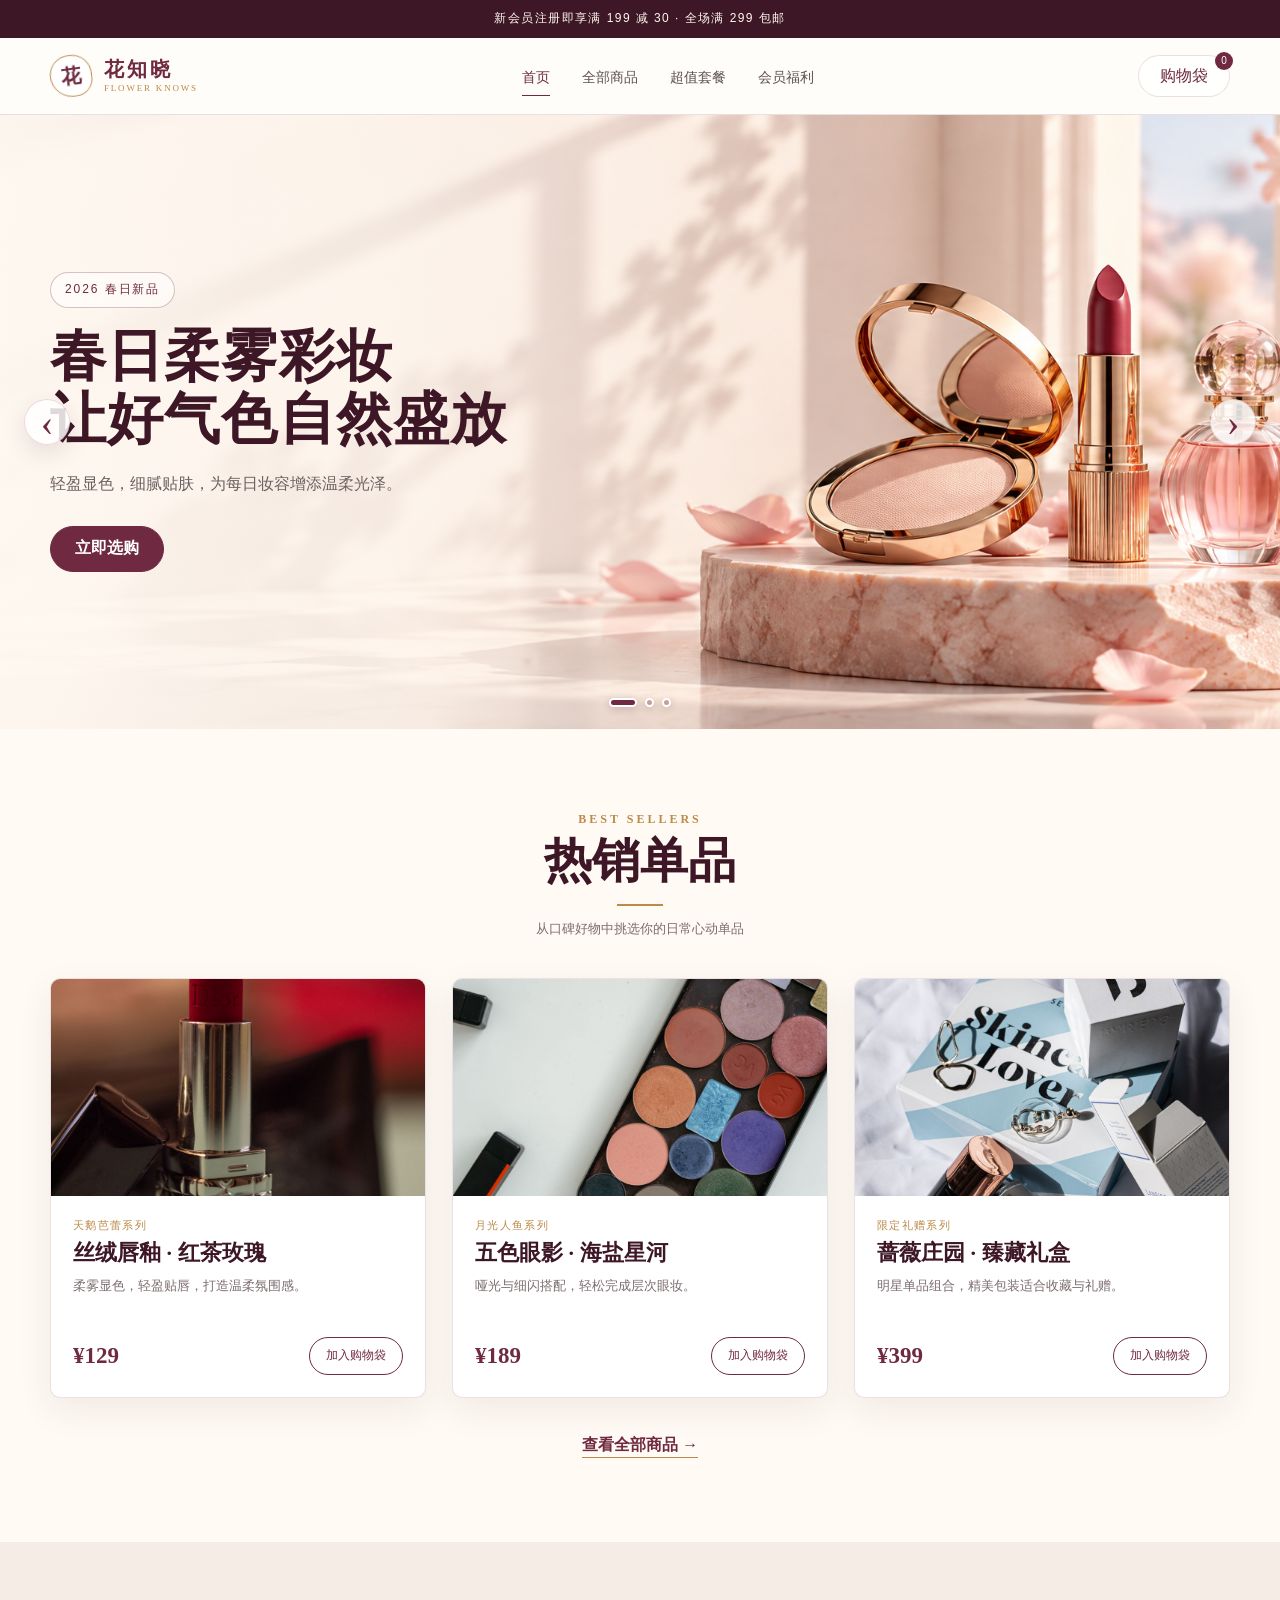
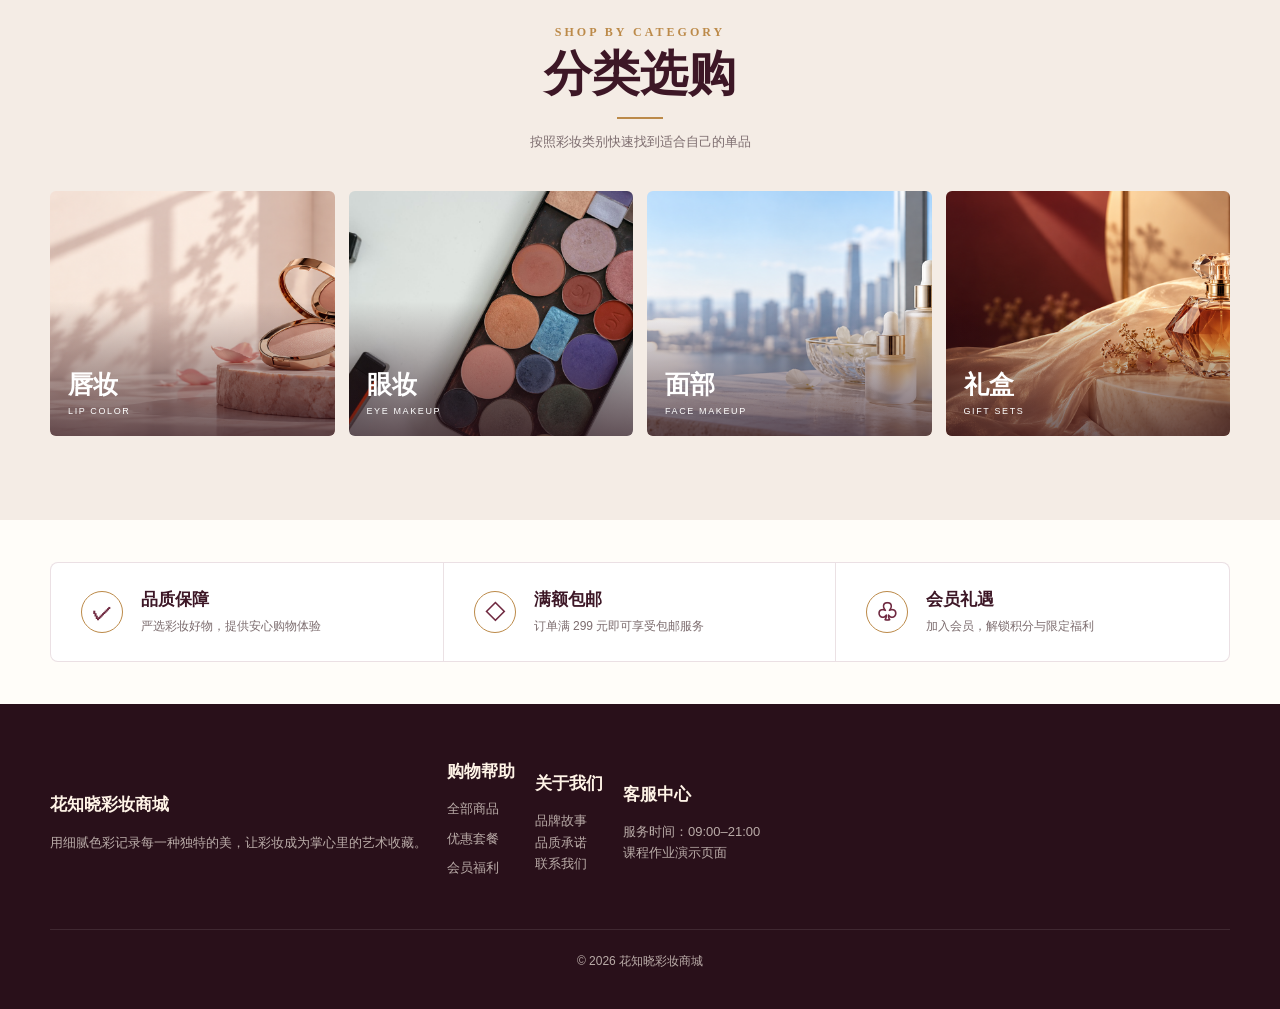
==== commit 521fe87a: "图片修改" ====
--- a/index.html
+++ b/index.html
@@ -157,13 +157,13 @@
               data-item
               data-modal-title="天鹅芭蕾丝绒唇釉"
               data-modal-price="¥129"
-              data-modal-image="images/lipstick.svg"
+              data-modal-image="images/lipstick.png"
               data-modal-text="轻盈柔雾质地，呈现温柔又有层次的玫瑰茶色。"
               data-modal-list="柔雾哑光妆效|轻盈贴唇配方|精致芭蕾浮雕外壳"
             >
               <!-- 点击商品图片可以打开详情弹窗 -->
               <button class="store-product-image" type="button" data-modal-open>
-                <img src="images/lipstick.svg" alt="天鹅芭蕾丝绒唇釉" />
+                <img src="images/lipstick.png" alt="天鹅芭蕾丝绒唇釉" />
               </button>
               <!-- 商品名称、简介、价格和加入购物袋按钮 -->
               <div class="store-product-info">
@@ -185,12 +185,12 @@
               data-item
               data-modal-title="月光人鱼五色眼影"
               data-modal-price="¥189"
-              data-modal-image="images/palette.svg"
+              data-modal-image="images/palette.png"
               data-modal-text="细闪、珠光与哑光组合，一盘完成通勤与约会眼妆。"
               data-modal-list="五种实用配色|细腻易晕染|贝壳珠宝盒设计"
             >
               <button class="store-product-image" type="button" data-modal-open>
-                <img src="images/palette.svg" alt="月光人鱼五色眼影" />
+                <img src="images/palette.png" alt="月光人鱼五色眼影" />
               </button>
               <div class="store-product-info">
                 <p>月光人鱼系列</p>
@@ -211,12 +211,12 @@
               data-item
               data-modal-title="蔷薇庄园限定礼盒"
               data-modal-price="¥399"
-              data-modal-image="images/giftset.svg"
+              data-modal-image="images/giftset.png"
               data-modal-text="将唇妆、眼妆与腮红收入一只复古花园礼盒。"
               data-modal-list="三件明星彩妆|限定收藏包装|附赠礼物手提袋"
             >
               <button class="store-product-image" type="button" data-modal-open>
-                <img src="images/giftset.svg" alt="蔷薇庄园限定礼盒" />
+                <img src="images/giftset.png" alt="蔷薇庄园限定礼盒" />
               </button>
               <div class="store-product-info">
                 <p>限定礼赠系列</p>
@@ -264,7 +264,7 @@
             <a
               class="category-visual-card reveal"
               href="products.html?category=eye"
-              ><img src="images/palette.svg" alt="眼妆分类" /><span
+              ><img src="images/palette.png" alt="眼妆分类" /><span
                 ><strong>眼妆</strong><small>EYE MAKEUP</small></span
               ></a
             >
@@ -372,7 +372,7 @@
         </button>
         <!-- 弹窗商品图片 -->
         <div class="modal-media">
-          <img id="modalImage" src="images/giftset.svg" alt="商品图片" />
+          <img id="modalImage" src="images/giftset.png" alt="商品图片" />
         </div>
         <!-- 弹窗商品文字和购买按钮 -->
         <div class="modal-content">
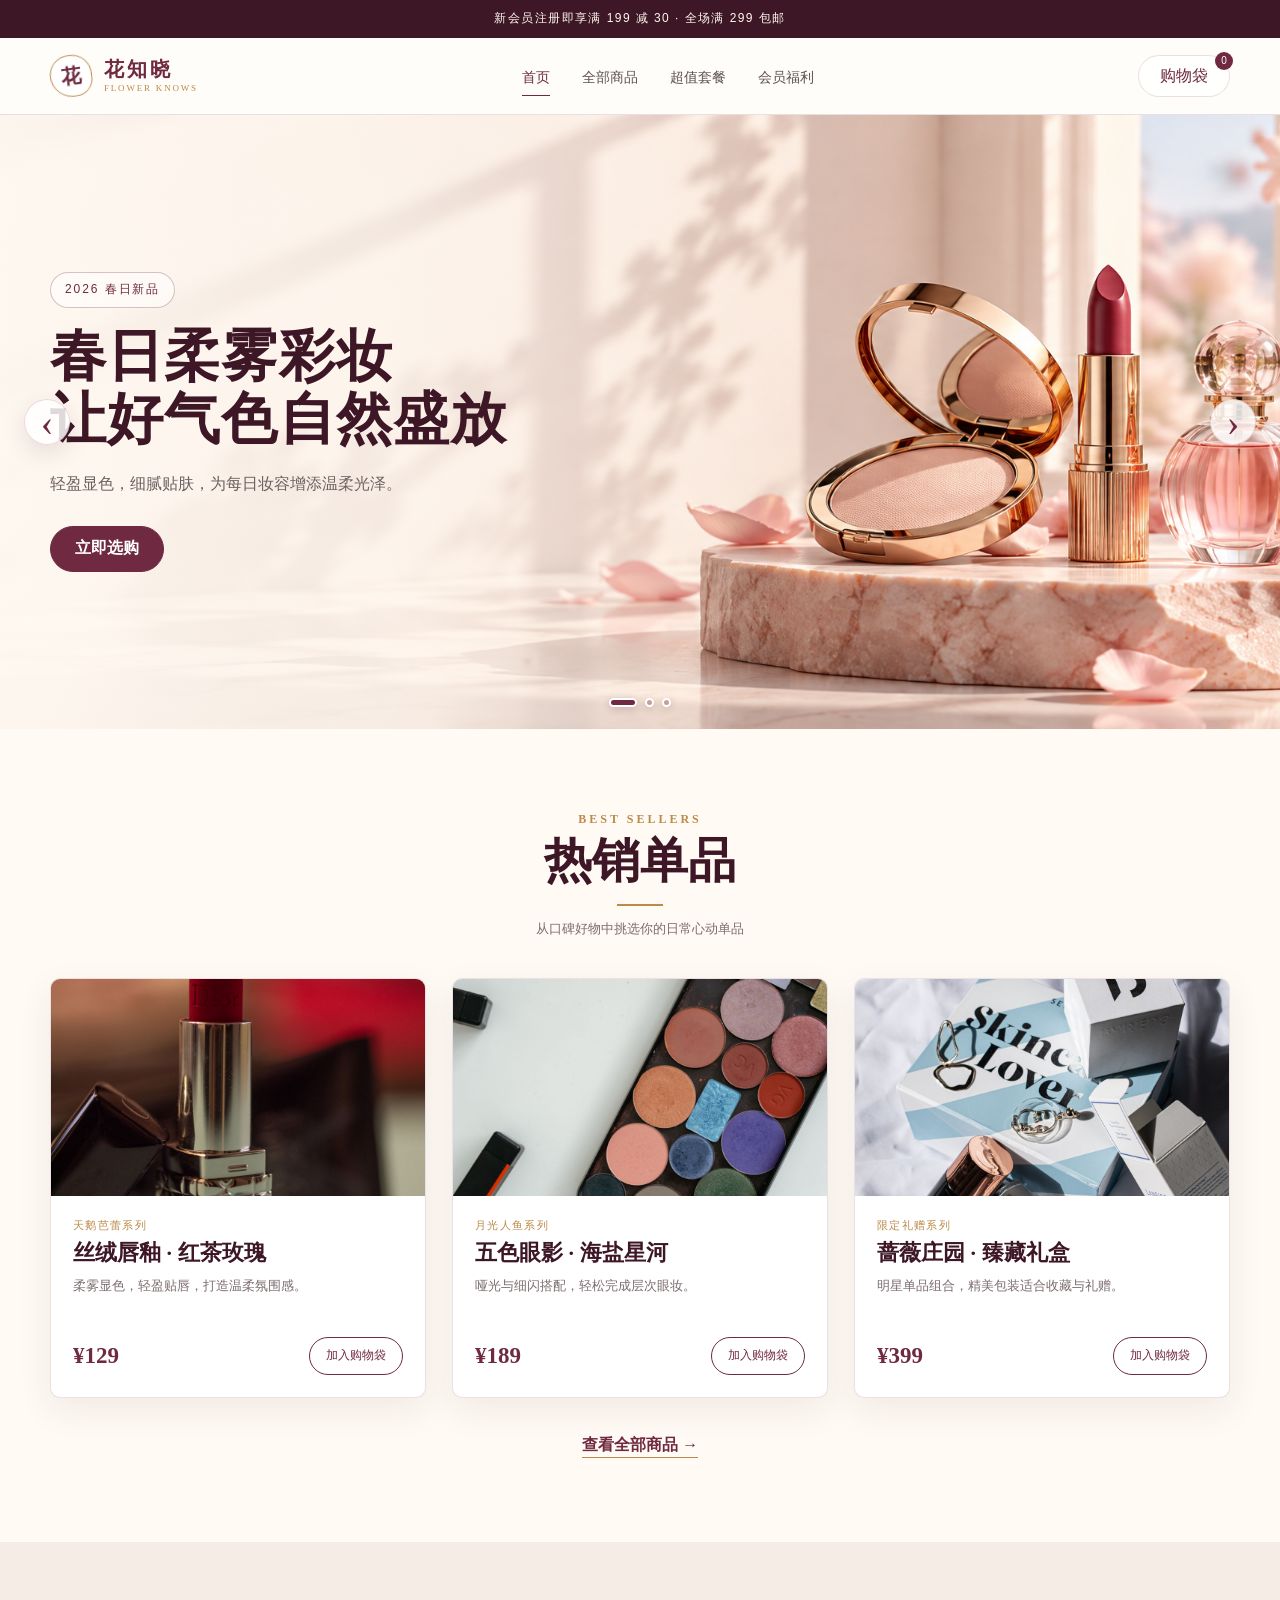
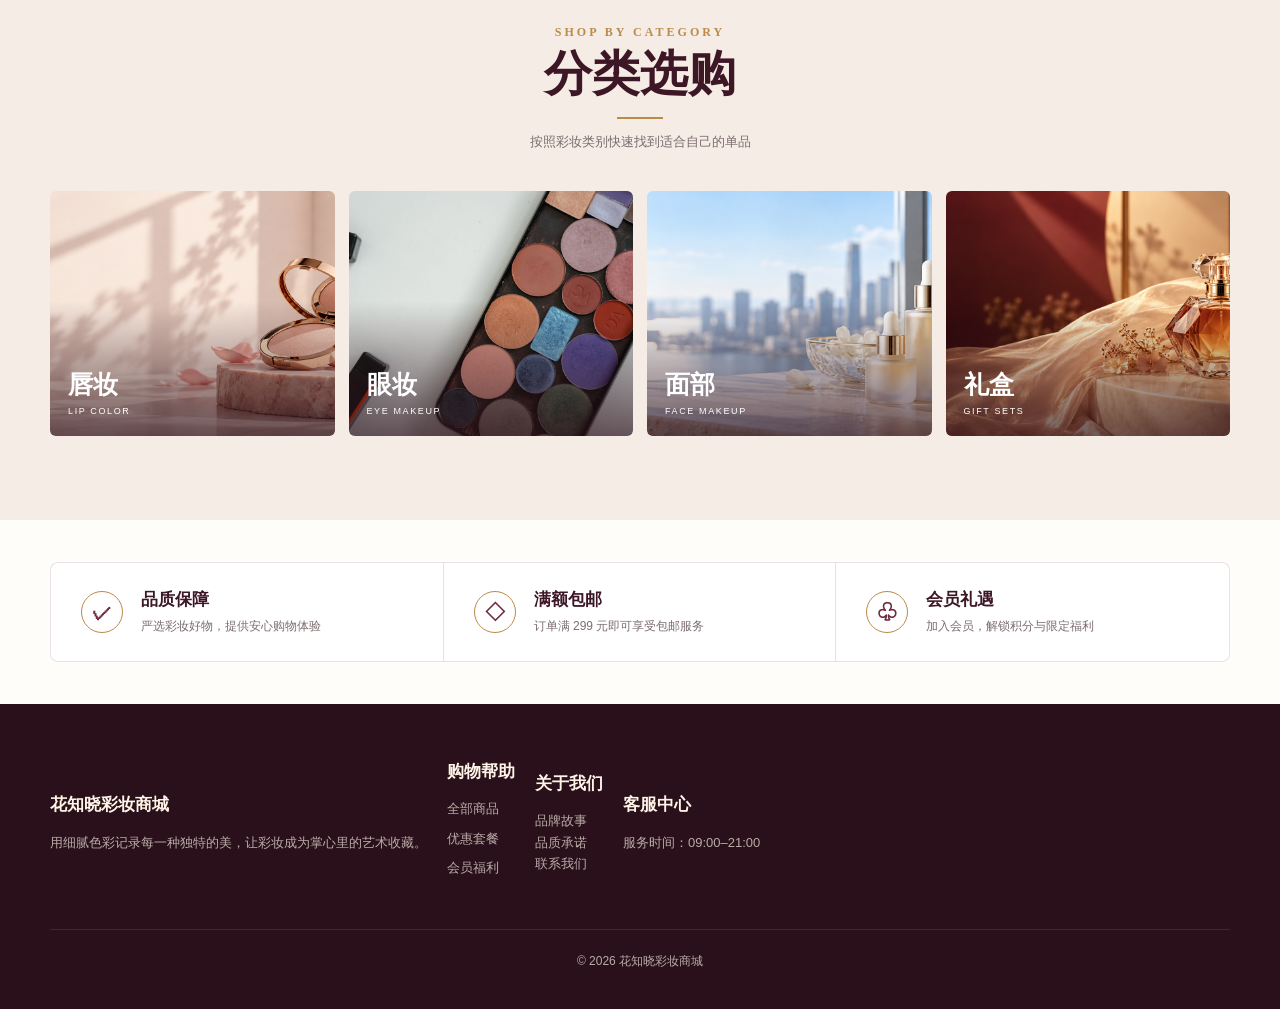
==== commit 71ef0483: "修改去除作业文字" ====
--- a/index.html
+++ b/index.html
@@ -5,7 +5,7 @@
     <meta charset="UTF-8" />
     <meta name="viewport" content="width=device-width, initial-scale=1.0" />
     <!-- 页面简介：方便浏览器和搜索引擎了解网站内容 -->
-    <meta name="description" content="花知晓彩妆商城课程作业展示页" />
+    <meta name="description" content="花知晓彩妆商城，精选唇妆、眼妆、面部彩妆与限定礼盒" />
     <title>花知晓彩妆商城｜首页</title>
     <!-- 引入全站公共样式文件 -->
     <link rel="stylesheet" href="css/style.css" />
@@ -343,7 +343,6 @@
         <div>
           <h3>客服中心</h3>
           <p>服务时间：09:00–21:00</p>
-          <p>课程作业演示页面</p>
         </div>
       </div>
       <!-- 版权说明 -->
